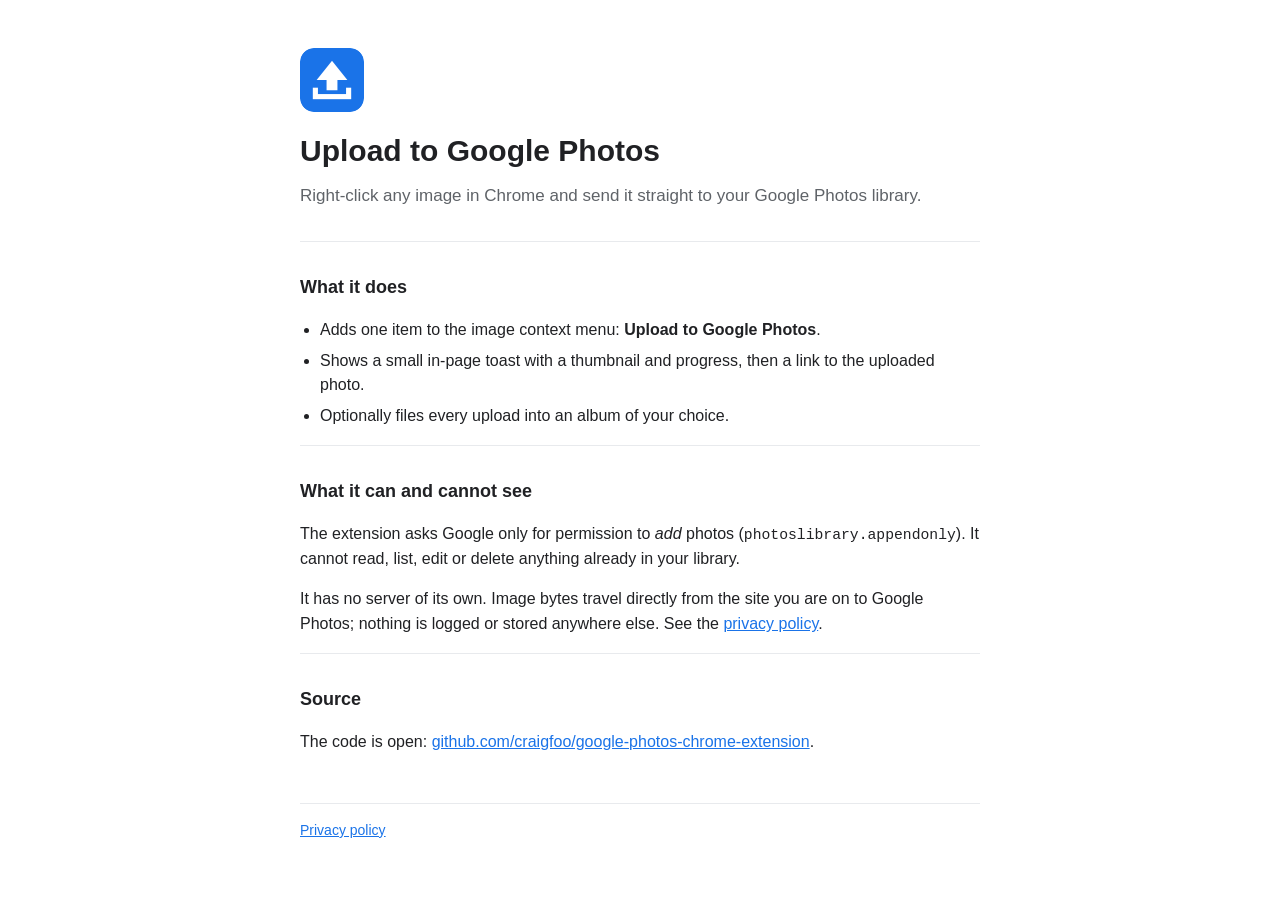
==== docs/index.html @ 200eed38 "Prepare for Chrome Web Store: optional host permissions, packager, docs site - Image hosts move from" ====
<!DOCTYPE html>
<html lang="en">
<head>
  <meta charset="utf-8">
  <meta name="viewport" content="width=device-width, initial-scale=1">
  <title>Upload to Google Photos – Chrome extension</title>
  <meta name="description" content="Right-click any image in Chrome and upload it straight to your Google Photos library.">
  <link rel="stylesheet" href="site.css">
</head>
<body>
  <main>
    <header>
      <img src="icon128.png" alt="" width="64" height="64">
      <h1>Upload to Google Photos</h1>
      <p class="tagline">Right-click any image in Chrome and send it straight to your Google Photos library.</p>
    </header>

    <section>
      <h2>What it does</h2>
      <ul>
        <li>Adds one item to the image context menu: <strong>Upload to Google Photos</strong>.</li>
        <li>Shows a small in-page toast with a thumbnail and progress, then a link to the uploaded photo.</li>
        <li>Optionally files every upload into an album of your choice.</li>
      </ul>
    </section>

    <section>
      <h2>What it can and cannot see</h2>
      <p>
        The extension asks Google only for permission to <em>add</em> photos
        (<code>photoslibrary.appendonly</code>). It cannot read, list, edit or
        delete anything already in your library.
      </p>
      <p>
        It has no server of its own. Image bytes travel directly from the site
        you are on to Google Photos; nothing is logged or stored anywhere else.
        See the <a href="privacy.html">privacy policy</a>.
      </p>
    </section>

    <section>
      <h2>Source</h2>
      <p>
        The code is open: <a href="https://github.com/craigfoo/google-photos-chrome-extension">github.com/craigfoo/google-photos-chrome-extension</a>.
      </p>
    </section>

    <footer>
      <a href="privacy.html">Privacy policy</a>
    </footer>
  </main>
</body>
</html>
---- docs/site.css ----
:root {
  color-scheme: light dark;
  --bg: #ffffff;
  --fg: #202124;
  --muted: #5f6368;
  --accent: #1a73e8;
  --rule: #e8eaed;
}
@media (prefers-color-scheme: dark) {
  :root { --bg: #202124; --fg: #e8eaed; --muted: #9aa0a6; --accent: #8ab4f8; --rule: #3c4043; }
}
body {
  margin: 0;
  background: var(--bg);
  color: var(--fg);
  font-family: -apple-system, BlinkMacSystemFont, "Segoe UI", Roboto, "Helvetica Neue", Arial, sans-serif;
  font-size: 16px;
  line-height: 1.55;
}
main { max-width: 680px; margin: 0 auto; padding: 48px 20px 64px; }
header { margin-bottom: 32px; }
header img { border-radius: 14px; display: block; margin-bottom: 16px; }
h1 { font-size: 30px; margin: 0 0 8px; }
h2 { font-size: 18px; margin: 32px 0 8px; }
.tagline { color: var(--muted); margin: 0; font-size: 17px; }
section { border-top: 1px solid var(--rule); }
ul { padding-left: 20px; }
li { margin: 6px 0; }
code { font-family: ui-monospace, SFMono-Regular, Menlo, Consolas, monospace; font-size: 0.92em; }
a { color: var(--accent); }
footer { margin-top: 48px; padding-top: 16px; border-top: 1px solid var(--rule); font-size: 14px; }
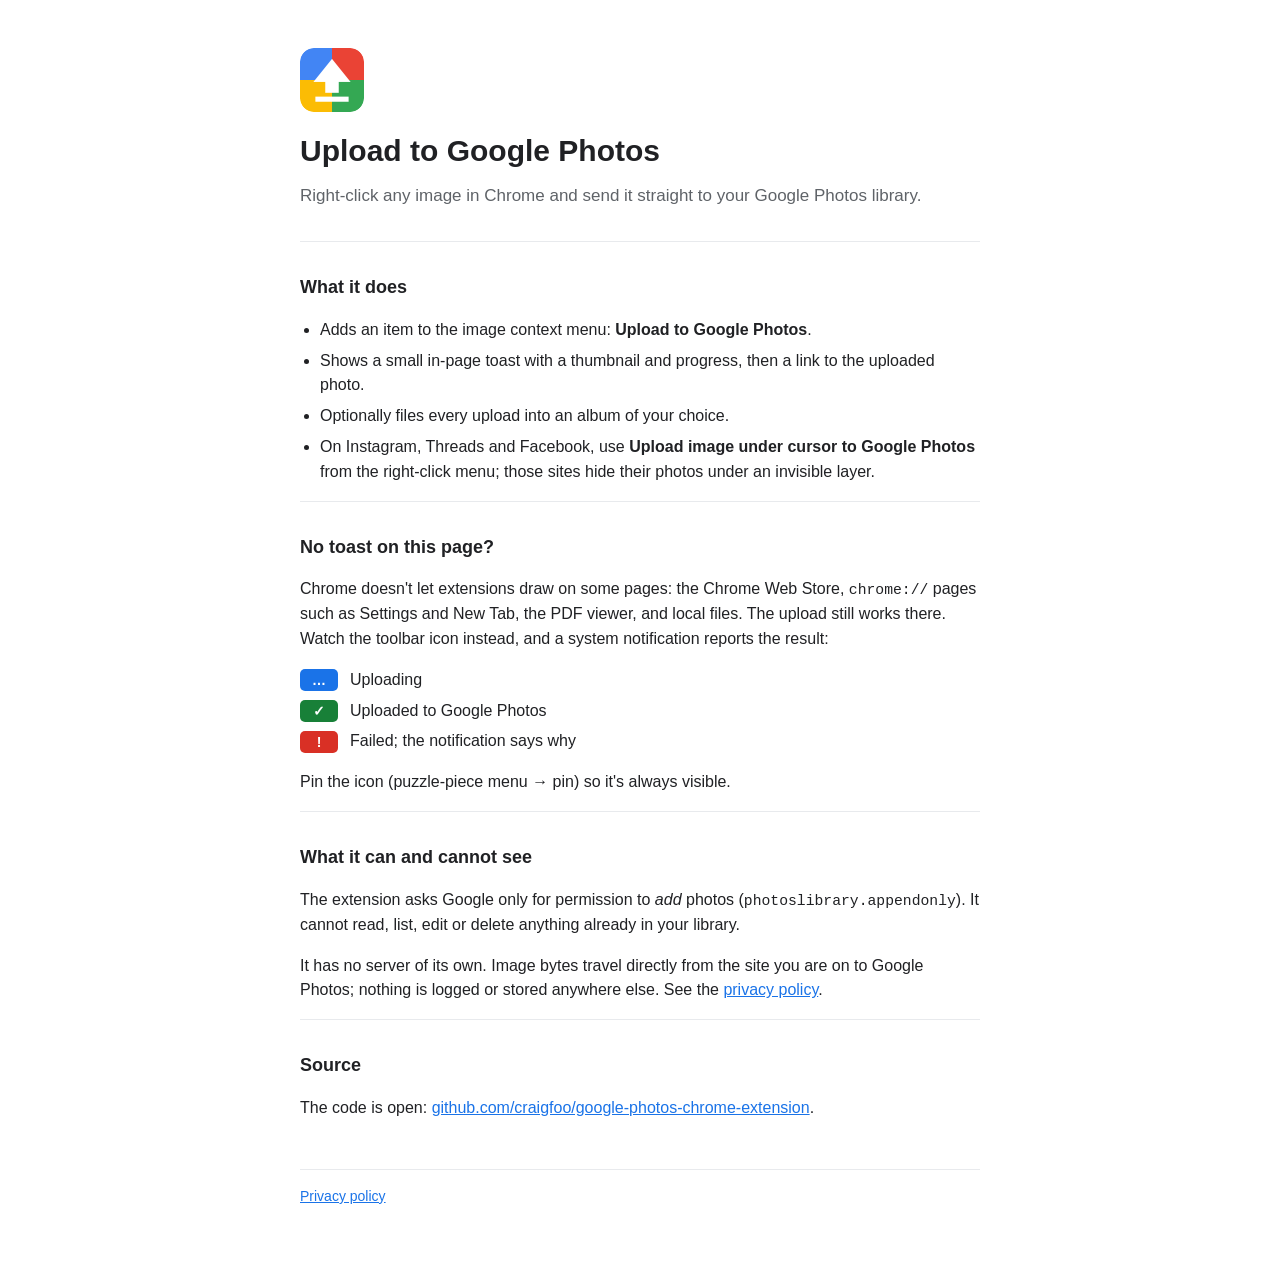
==== commit 8793c959: "1.2.0: explain the toolbar badge and pages without the toast - Version 1.2.0 (overlay-site item, cle" ====
--- a/docs/index.html
+++ b/docs/index.html
@@ -18,10 +18,27 @@
     <section>
       <h2>What it does</h2>
       <ul>
-        <li>Adds one item to the image context menu: <strong>Upload to Google Photos</strong>.</li>
+        <li>Adds an item to the image context menu: <strong>Upload to Google Photos</strong>.</li>
         <li>Shows a small in-page toast with a thumbnail and progress, then a link to the uploaded photo.</li>
         <li>Optionally files every upload into an album of your choice.</li>
+        <li>On Instagram, Threads and Facebook, use <strong>Upload image under cursor to Google Photos</strong> from the right-click menu; those sites hide their photos under an invisible layer.</li>
       </ul>
+    </section>
+
+    <section>
+      <h2>No toast on this page?</h2>
+      <p>
+        Chrome doesn't let extensions draw on some pages: the Chrome Web Store,
+        <code>chrome://</code> pages such as Settings and New Tab, the PDF viewer,
+        and local files. The upload still works there. Watch the toolbar icon
+        instead, and a system notification reports the result:
+      </p>
+      <ul class="badges">
+        <li><span class="badge uploading">…</span> Uploading</li>
+        <li><span class="badge success">✓</span> Uploaded to Google Photos</li>
+        <li><span class="badge failure">!</span> Failed; the notification says why</li>
+      </ul>
+      <p>Pin the icon (puzzle-piece menu → pin) so it's always visible.</p>
     </section>
 
     <section>
--- a/docs/site.css
+++ b/docs/site.css
@@ -29,3 +29,9 @@
 code { font-family: ui-monospace, SFMono-Regular, Menlo, Consolas, monospace; font-size: 0.92em; }
 a { color: var(--accent); }
 footer { margin-top: 48px; padding-top: 16px; border-top: 1px solid var(--rule); font-size: 14px; }
+ul.badges { list-style: none; padding-left: 0; }
+ul.badges li { display: flex; align-items: center; gap: 12px; }
+.badge { display: inline-block; min-width: 26px; height: 22px; padding: 0 6px; border-radius: 5px; color: #fff; font-weight: 700; font-size: 14px; line-height: 22px; text-align: center; }
+.badge.uploading { background: #1a73e8; }
+.badge.success { background: #188038; }
+.badge.failure { background: #d93025; }
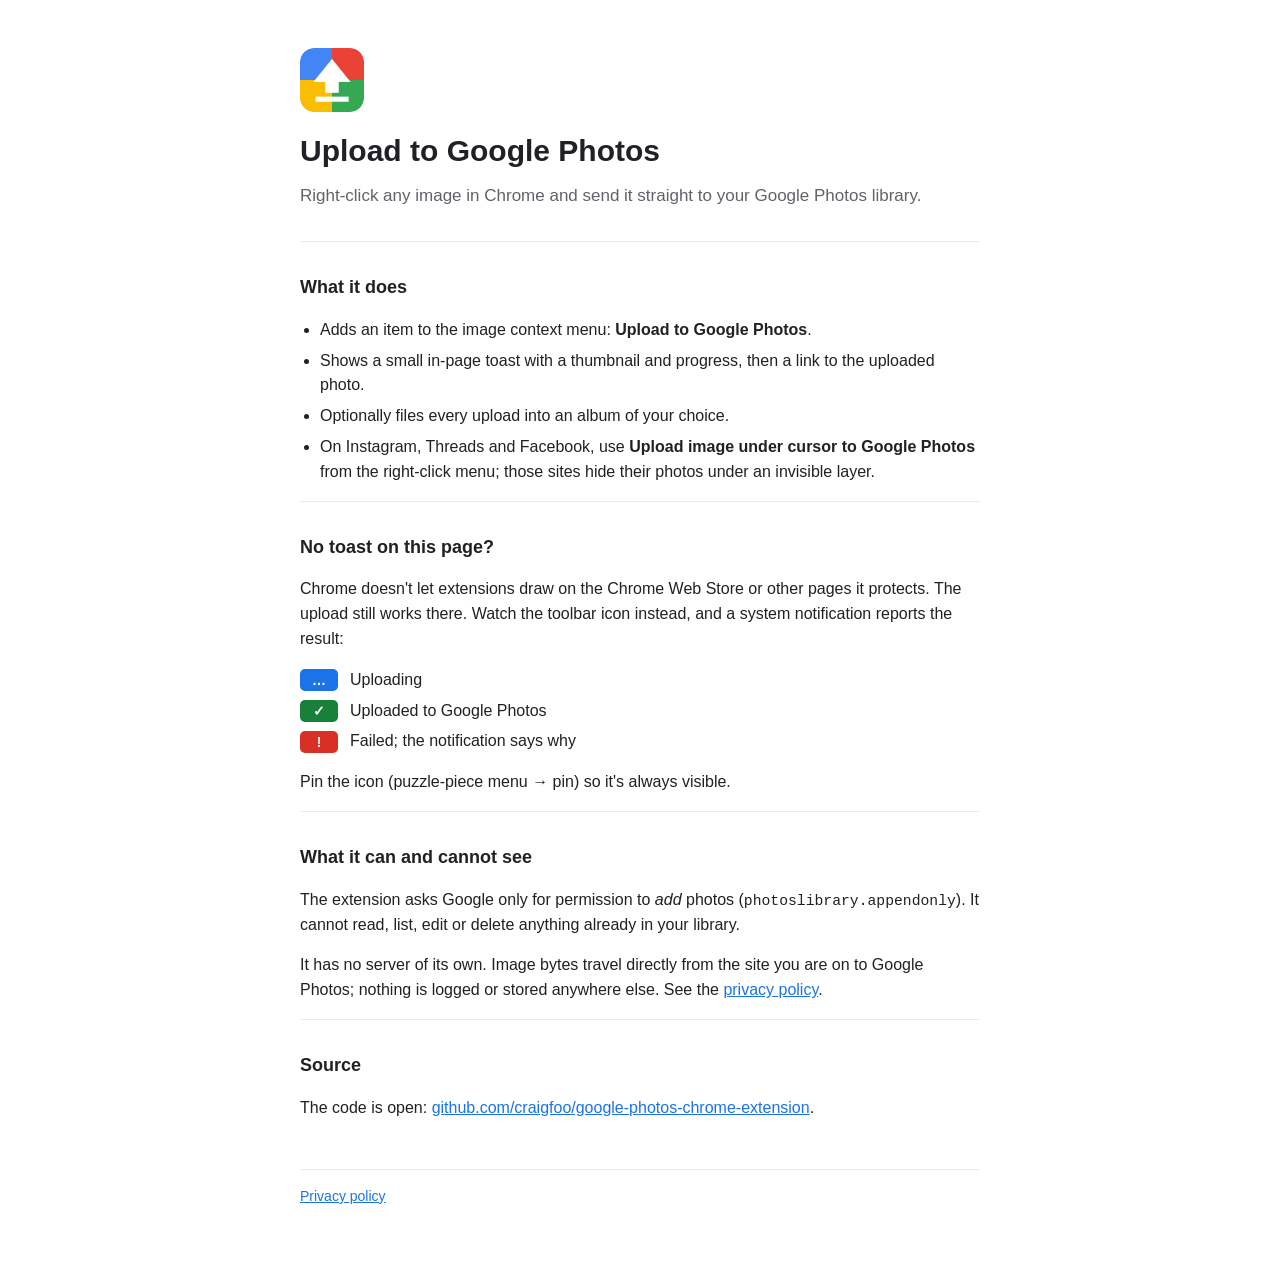
==== commit 37a92f14: "Status screenshot: use the Web Store, not a PDF The PDF viewer and chrome:// pages were the wrong ex" ====
--- a/docs/index.html
+++ b/docs/index.html
@@ -28,9 +28,8 @@
     <section>
       <h2>No toast on this page?</h2>
       <p>
-        Chrome doesn't let extensions draw on some pages: the Chrome Web Store,
-        <code>chrome://</code> pages such as Settings and New Tab, the PDF viewer,
-        and local files. The upload still works there. Watch the toolbar icon
+        Chrome doesn't let extensions draw on the Chrome Web Store or other
+        pages it protects. The upload still works there. Watch the toolbar icon
         instead, and a system notification reports the result:
       </p>
       <ul class="badges">
